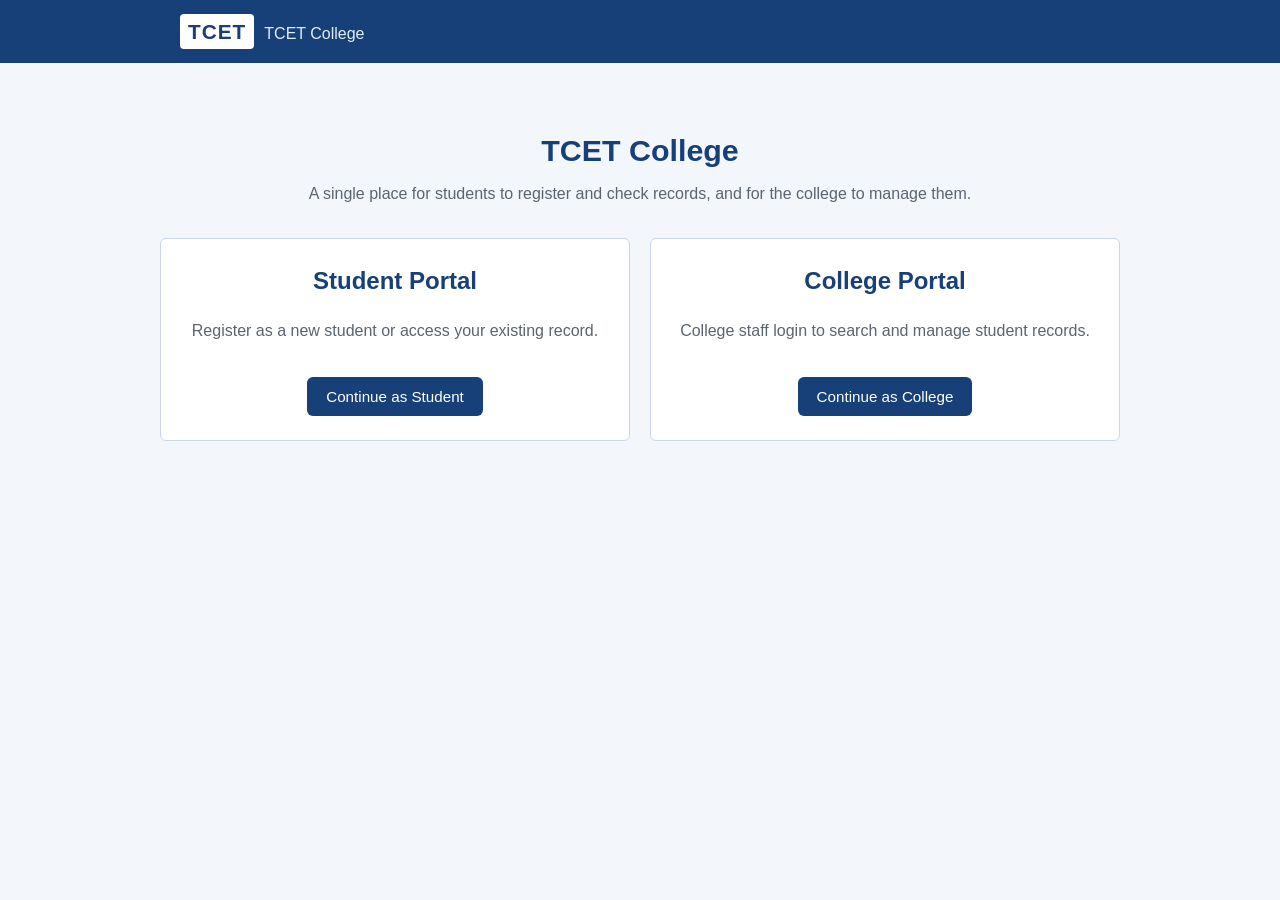
==== index.html @ 355bf57a "first commit" ====
<!DOCTYPE html>
<html lang="en">
<head>
<meta charset="UTF-8">
<meta name="viewport" content="width=device-width, initial-scale=1.0">
<title>TCET College</title>
<link rel="stylesheet" href="style.css">
</head>
<body>

<header class="site-header">
  <div class="container header-inner">
    <div class="brand">
      <span class="brand-mark">TCET</span>
      <span class="brand-name">TCET College</span>
    </div>
  </div>
</header>

<main class="container home-main">

  <section class="hero">
    <h1>TCET College</h1>
    <p class="hero-sub">A single place for students to register and check records, and for the college to manage them.</p>
  </section>

  <section class="portal-choice" id="portalChoice">
    <div class="portal-card" id="studentPortalCard">
      <h2>Student Portal</h2>
      <p>Register as a new student or access your existing record.</p>
      <button class="btn btn-primary" id="openStudentOptions">Continue as Student</button>

      <div class="sub-options hidden" id="studentSubOptions">
        <a class="btn btn-secondary" href="student.html">New Student</a>
        <a class="btn btn-secondary" href="existing_student.html">Existing Student</a>
      </div>
    </div>

    <div class="portal-card" id="collegePortalCard">
      <h2>College Portal</h2>
      <p>College staff login to search and manage student records.</p>
      <button class="btn btn-primary" id="openCollegeOptions">Continue as College</button>

      <div class="sub-options hidden" id="collegeSubOptions">
        <a class="btn btn-secondary" href="college.html">College Login</a>
      </div>
    </div>
  </section>

</main>

<script src="script.js"></script>
</body>
</html>
---- style.css ----
/* ================================
   Student Registration & Record
   Management System - style.css
   ================================ */

:root {
  --navy: #173f78;
  --navy-dark: #102e5b;
  --blue: #0878b9;
  --accent: #c8203a;
  --accent-dark: #a71930;
  --bg: #f3f7fb;
  --card-bg: #ffffff;
  --border: #cbd7e5;
  --text: #22262b;
  --text-muted: #5b6470;
  --error: #b3261e;
  --error-bg: #fbeceb;
  --radius: 6px;
}

* {
  box-sizing: border-box;
}

body {
  margin: 0;
  font-family: "Segoe UI", Tahoma, Verdana, Arial, sans-serif;
  background: var(--bg);
  color: var(--text);
  line-height: 1.5;
}

.container {
  max-width: 960px;
  margin: 0 auto;
  padding: 0 20px;
}

/* Header */
.site-header {
  background: var(--navy);
  color: #fff;
  padding: 14px 0;
}

.header-inner {
  display: flex;
  align-items: center;
}

.brand {
  display: flex;
  align-items: baseline;
  gap: 10px;
}

.brand-mark {
  font-weight: 700;
  font-size: 1.3rem;
  letter-spacing: 1px;
  background: #fff;
  color: var(--navy);
  padding: 2px 8px;
  border-radius: 4px;
}

.brand-name {
  font-size: 1rem;
  color: #e2edf8;
}

/* Home page */
.home-main {
  padding: 40px 0 20px;
}

.hero {
  text-align: center;
  margin-bottom: 32px;
}

.hero h1 {
  font-size: 1.9rem;
  color: var(--navy);
  margin-bottom: 8px;
}

.hero-sub {
  color: var(--text-muted);
  margin: 0;
}

.portal-choice {
  display: grid;
  grid-template-columns: 1fr 1fr;
  gap: 20px;
}

.portal-card {
  background: var(--card-bg);
  border: 1px solid var(--border);
  border-radius: var(--radius);
  padding: 24px;
  text-align: center;
}

.portal-card h2 {
  margin-top: 0;
  color: var(--navy);
}

.portal-card p {
  color: var(--text-muted);
  min-height: 42px;
}

.sub-options {
  margin-top: 14px;
  display: flex;
  gap: 10px;
  justify-content: center;
}

.hidden {
  display: none !important;
}

/* Buttons */
.btn {
  display: inline-block;
  padding: 10px 18px;
  border-radius: var(--radius);
  border: 1px solid transparent;
  font-size: 0.95rem;
  cursor: pointer;
  text-decoration: none;
  font-family: inherit;
}

.btn-primary {
  background: var(--navy);
  color: #fff;
}

.btn-primary:hover {
  background: var(--navy-dark);
}

.btn-secondary {
  background: var(--accent);
  color: #fff;
}

.btn-secondary:hover {
  background: var(--accent-dark);
}

.btn-outline {
  background: #fff;
  color: var(--navy);
  border: 1px solid var(--navy);
}

.btn-outline:hover {
  background: #eaf1f8;
}

.btn-small {
  padding: 5px 10px;
  font-size: 0.8rem;
}

.btn-row {
  display: flex;
  flex-wrap: wrap;
  gap: 10px;
  margin-top: 24px;
}

/* Forms */
.form-page {
  padding: 30px 0 20px;
}

.form-page.narrow {
  max-width: 480px;
}

.form-page h1 {
  color: var(--navy);
  margin-bottom: 4px;
}

.page-sub {
  color: var(--text-muted);
  margin-top: 0;
  margin-bottom: 20px;
}

fieldset {
  border: 1px solid var(--border);
  border-radius: var(--radius);
  padding: 16px 18px 6px;
  margin-bottom: 20px;
  background: var(--card-bg);
}

legend {
  padding: 0 8px;
  font-weight: 600;
  color: var(--navy);
}

.form-row {
  margin-bottom: 14px;
  display: flex;
  flex-direction: column;
}

.form-row label {
  font-size: 0.9rem;
  margin-bottom: 4px;
  color: var(--text);
}

.required {
  color: var(--error);
}

.form-row input,
.form-row select {
  padding: 9px 10px;
  border: 1px solid var(--border);
  border-radius: var(--radius);
  font-size: 0.95rem;
  font-family: inherit;
  background: #fff;
}

.form-row input:focus,
.form-row select:focus {
  outline: 2px solid var(--blue);
  outline-offset: 1px;
}

.form-row.has-error input,
.form-row.has-error select {
  border-color: var(--error);
  background: var(--error-bg);
}

.error-msg {
  color: var(--error);
  font-size: 0.8rem;
  min-height: 16px;
  margin-top: 3px;
}

.global-message {
  padding: 12px 14px;
  border-radius: var(--radius);
  margin-bottom: 18px;
  font-size: 0.92rem;
}

.global-message.success {
  background: #e7f5ea;
  color: #205c34;
  border: 1px solid #b8e0c2;
}

.global-message.error {
  background: var(--error-bg);
  color: var(--error);
  border: 1px solid #f0c1bd;
}

.eligibility-box {
  background: #eaf4fb;
  border: 1px solid #b8d9ee;
  border-radius: var(--radius);
  padding: 12px 14px;
  margin: 16px 0;
}

.eligibility-box.eligible {
  background: #e7f5ea;
  border-color: #b8e0c2;
}

.eligibility-box.not-eligible {
  background: var(--error-bg);
  border-color: #f0c1bd;
}

.hint-text {
  color: var(--text-muted);
  font-size: 0.85rem;
}

/* Dashboard */
.dashboard-page {
  padding: 30px 0 20px;
}

.dashboard-block {
  background: var(--card-bg);
  border: 1px solid var(--border);
  border-radius: var(--radius);
  padding: 18px 20px;
  margin-bottom: 24px;
}

.dashboard-block h2 {
  margin-top: 0;
  color: var(--navy);
  font-size: 1.1rem;
}

.search-row {
  display: flex;
  gap: 10px;
  max-width: 650px;
}

.search-row input {
  flex: 1;
  padding: 9px 10px;
  border: 1px solid var(--border);
  border-radius: var(--radius);
}

.table-wrapper input[type="number"] {
  width: 110px;
  padding: 7px;
  border: 1px solid var(--border);
  border-radius: var(--radius);
  margin-right: 6px;
}

.table-wrapper td label {
  display: block;
  margin-bottom: 4px;
  font-size: 0.8rem;
  color: var(--text-muted);
}

.table-wrapper details p {
  min-width: 190px;
}

.search-result {
  margin-top: 14px;
  padding: 12px 14px;
  background: #eaf1f8;
  border-radius: var(--radius);
  font-size: 0.9rem;
}

.table-wrapper {
  overflow-x: auto;
}

table {
  width: 100%;
  border-collapse: collapse;
  margin-top: 12px;
  font-size: 0.9rem;
}

th, td {
  border: 1px solid var(--border);
  padding: 8px 10px;
  text-align: left;
}

th {
  background: var(--navy);
  color: #fff;
  font-weight: 600;
}

tbody tr:nth-child(even) {
  background: #f3f7fb;
}

.badge {
  padding: 3px 9px;
  border-radius: 12px;
  font-size: 0.78rem;
  font-weight: 600;
}

.badge-eligible {
  background: #e7f5ea;
  color: #205c34;
}

.badge-not-eligible {
  background: var(--error-bg);
  color: var(--error);
}

/* Responsive */
@media (max-width: 640px) {
  .portal-choice {
    grid-template-columns: 1fr;
  }

  .sub-options {
    flex-direction: column;
  }

  .header-inner {
    flex-direction: column;
    align-items: flex-start;
    gap: 4px;
  }

  .search-row {
    flex-direction: column;
  }
}
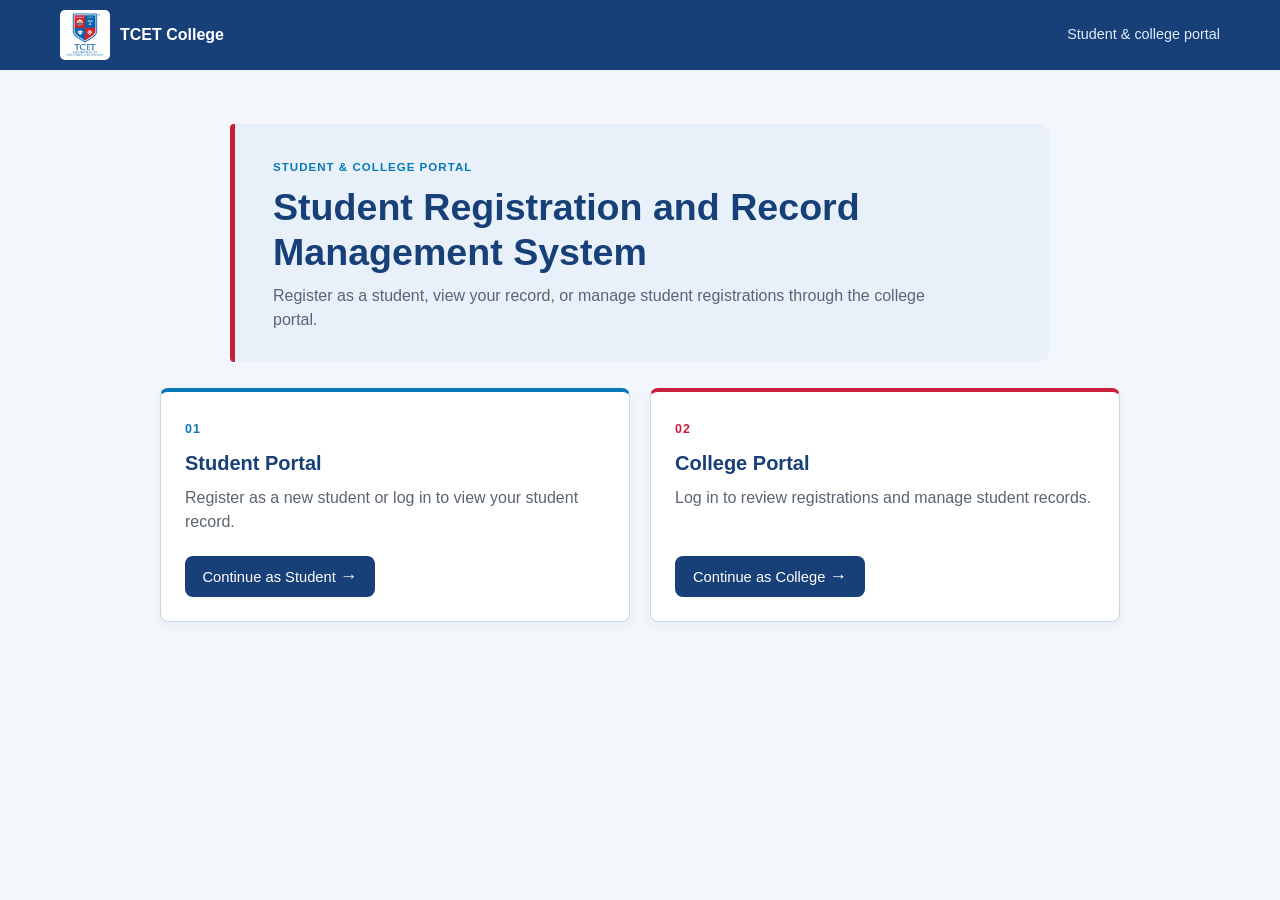
==== commit 6348a4cf: "modified frontend" ====
--- a/index.html
+++ b/index.html
@@ -4,31 +4,37 @@
 <meta charset="UTF-8">
 <meta name="viewport" content="width=device-width, initial-scale=1.0">
 <title>TCET College</title>
+<meta name="theme-color" content="#102e5b">
 <link rel="stylesheet" href="style.css">
 </head>
-<body>
+<body class="home-page">
 
 <header class="site-header">
   <div class="container header-inner">
-    <div class="brand">
-      <span class="brand-mark">TCET</span>
+    <a class="brand" href="index.html" aria-label="TCET College home">
+      <img class="brand-logo" src="tcetlogo.png" alt="">
       <span class="brand-name">TCET College</span>
-    </div>
+    </a>
+    <span class="header-tagline">Student &amp; college portal</span>
   </div>
 </header>
 
 <main class="container home-main">
 
   <section class="hero">
-    <h1>TCET College</h1>
-    <p class="hero-sub">A single place for students to register and check records, and for the college to manage them.</p>
+    <span class="home-eyebrow">STUDENT &amp; COLLEGE PORTAL</span>
+    <h1>Student Registration and Record Management System</h1>
+    <p class="hero-sub">Register as a student, view your record, or manage student registrations through the college portal.</p>
   </section>
 
   <section class="portal-choice" id="portalChoice">
     <div class="portal-card" id="studentPortalCard">
+      <span class="portal-number" aria-hidden="true">01</span>
       <h2>Student Portal</h2>
-      <p>Register as a new student or access your existing record.</p>
-      <button class="btn btn-primary" id="openStudentOptions">Continue as Student</button>
+      <p>Register as a new student or log in to view your student record.</p>
+      <button class="btn btn-primary portal-trigger" id="openStudentOptions" type="button" aria-expanded="false" aria-controls="studentSubOptions">
+        Continue as Student <span aria-hidden="true">→</span>
+      </button>
 
       <div class="sub-options hidden" id="studentSubOptions">
         <a class="btn btn-secondary" href="student.html">New Student</a>
@@ -37,9 +43,12 @@
     </div>
 
     <div class="portal-card" id="collegePortalCard">
+      <span class="portal-number" aria-hidden="true">02</span>
       <h2>College Portal</h2>
-      <p>College staff login to search and manage student records.</p>
-      <button class="btn btn-primary" id="openCollegeOptions">Continue as College</button>
+      <p>Log in to review registrations and manage student records.</p>
+      <button class="btn btn-primary portal-trigger" id="openCollegeOptions" type="button" aria-expanded="false" aria-controls="collegeSubOptions">
+        Continue as College <span aria-hidden="true">→</span>
+      </button>
 
       <div class="sub-options hidden" id="collegeSubOptions">
         <a class="btn btn-secondary" href="college.html">College Login</a>
--- a/style.css
+++ b/style.css
@@ -1,8 +1,3 @@
-/* ================================
-   Student Registration & Record
-   Management System - style.css
-   ================================ */
-
 :root {
   --navy: #173f78;
   --navy-dark: #102e5b;
@@ -10,13 +5,13 @@
   --accent: #c8203a;
   --accent-dark: #a71930;
   --bg: #f3f7fb;
-  --card-bg: #ffffff;
+  --card-bg: #fff;
   --border: #cbd7e5;
   --text: #22262b;
   --text-muted: #5b6470;
   --error: #b3261e;
   --error-bg: #fbeceb;
-  --radius: 6px;
+  --radius: 8px;
 }
 
 * {
@@ -24,123 +19,207 @@
 }
 
 body {
+  min-height: 100vh;
   margin: 0;
+  color: var(--text);
+  background: var(--bg);
   font-family: "Segoe UI", Tahoma, Verdana, Arial, sans-serif;
-  background: var(--bg);
-  color: var(--text);
   line-height: 1.5;
 }
 
 .container {
-  max-width: 960px;
+  width: 100%;
+  max-width: 1000px;
   margin: 0 auto;
   padding: 0 20px;
 }
 
-/* Header */
 .site-header {
+  padding: 10px 0;
+  color: #fff;
   background: var(--navy);
-  color: #fff;
-  padding: 14px 0;
+}
+
+.site-header .container {
+  max-width: 1200px;
 }
 
 .header-inner {
   display: flex;
+  min-height: 48px;
   align-items: center;
+  justify-content: space-between;
+  gap: 16px;
 }
 
 .brand {
-  display: flex;
-  align-items: baseline;
+  display: inline-flex;
+  align-items: center;
   gap: 10px;
-}
-
-.brand-mark {
+  color: inherit;
+  text-decoration: none;
+}
+
+.brand-logo {
+  display: block;
+  width: 50px;
+  height: 50px;
+  padding: 2px;
+  object-fit: contain;
+  background: #fff;
+  border-radius: 5px;
+}
+
+.brand-name {
+  color: #fff;
+  font-size: 1rem;
+  font-weight: 600;
+}
+
+.header-tagline,
+.header-back-link {
+  color: #e2edf8;
+  font-size: 0.9rem;
+}
+
+.header-back-link {
+  text-decoration: none;
+}
+
+.header-back-link:hover {
+  text-decoration: underline;
+}
+
+.home-main {
+  padding-top: 54px;
+  padding-bottom: 54px;
+}
+
+.hero {
+  position: relative;
+  max-width: 820px;
+  padding: 30px 34px 30px 38px;
+  margin: 0 auto 26px;
+  text-align: left;
+  background: #e8f1fa;
+  border-left: 5px solid var(--accent);
+  border-radius: 4px 12px 12px 4px;
+}
+
+.home-eyebrow {
+  display: inline-block;
+  margin-bottom: 9px;
+  color: var(--blue);
+  font-size: 0.72rem;
   font-weight: 700;
-  font-size: 1.3rem;
-  letter-spacing: 1px;
-  background: #fff;
+  letter-spacing: 0.09em;
+}
+
+.hero h1 {
+  max-width: 700px;
+  margin: 0 0 9px;
   color: var(--navy);
-  padding: 2px 8px;
-  border-radius: 4px;
-}
-
-.brand-name {
-  font-size: 1rem;
-  color: #e2edf8;
-}
-
-/* Home page */
-.home-main {
-  padding: 40px 0 20px;
-}
-
-.hero {
-  text-align: center;
-  margin-bottom: 32px;
-}
-
-.hero h1 {
-  font-size: 1.9rem;
-  color: var(--navy);
-  margin-bottom: 8px;
+  font-size: clamp(1.8rem, 4vw, 2.35rem);
+  line-height: 1.2;
 }
 
 .hero-sub {
+  max-width: 680px;
+  margin: 0;
   color: var(--text-muted);
-  margin: 0;
 }
 
 .portal-choice {
   display: grid;
-  grid-template-columns: 1fr 1fr;
+  grid-template-columns: repeat(2, minmax(0, 1fr));
   gap: 20px;
 }
 
 .portal-card {
+  position: relative;
+  min-height: 225px;
+  padding: 24px;
   background: var(--card-bg);
   border: 1px solid var(--border);
-  border-radius: var(--radius);
-  padding: 24px;
-  text-align: center;
+  border-top: 4px solid var(--blue);
+  border-radius: var(--radius);
+  box-shadow: 0 4px 12px rgba(23, 63, 120, 0.05);
+  transition: transform 160ms ease, box-shadow 160ms ease;
+}
+
+.portal-card:nth-child(2) {
+  border-top-color: var(--accent);
+}
+
+.portal-card:hover {
+  box-shadow: 0 9px 20px rgba(23, 63, 120, 0.1);
+  transform: translateY(-2px);
+}
+
+.portal-number {
+  display: inline-block;
+  margin-bottom: 9px;
+  color: var(--blue);
+  font-size: 0.78rem;
+  font-weight: 700;
+  letter-spacing: 0.08em;
+}
+
+.portal-card:nth-child(2) .portal-number {
+  color: var(--accent);
 }
 
 .portal-card h2 {
-  margin-top: 0;
+  margin: 0 0 8px;
   color: var(--navy);
+  font-size: 1.25rem;
 }
 
 .portal-card p {
+  min-height: 52px;
+  margin: 0 0 18px;
   color: var(--text-muted);
-  min-height: 42px;
+}
+
+.portal-trigger {
+  display: inline-flex;
+  align-items: center;
+  justify-content: center;
+  gap: 10px;
+  min-width: 190px;
+}
+
+.portal-trigger span {
+  font-size: 1.1rem;
 }
 
 .sub-options {
+  display: flex;
+  flex-wrap: wrap;
+  gap: 10px;
   margin-top: 14px;
-  display: flex;
-  gap: 10px;
-  justify-content: center;
 }
 
 .hidden {
   display: none !important;
 }
 
-/* Buttons */
 .btn {
   display: inline-block;
-  padding: 10px 18px;
-  border-radius: var(--radius);
+  min-height: 40px;
+  padding: 9px 16px;
   border: 1px solid transparent;
-  font-size: 0.95rem;
+  border-radius: var(--radius);
+  font-family: inherit;
+  font-size: 0.92rem;
+  text-align: center;
+  text-decoration: none;
   cursor: pointer;
-  text-decoration: none;
-  font-family: inherit;
 }
 
 .btn-primary {
+  color: #fff;
   background: var(--navy);
-  color: #fff;
 }
 
 .btn-primary:hover {
@@ -148,8 +227,8 @@
 }
 
 .btn-secondary {
+  color: #fff;
   background: var(--accent);
-  color: #fff;
 }
 
 .btn-secondary:hover {
@@ -157,9 +236,9 @@
 }
 
 .btn-outline {
+  color: var(--navy);
   background: #fff;
-  color: var(--navy);
-  border: 1px solid var(--navy);
+  border-color: var(--navy);
 }
 
 .btn-outline:hover {
@@ -167,6 +246,7 @@
 }
 
 .btn-small {
+  min-height: 32px;
   padding: 5px 10px;
   font-size: 0.8rem;
 }
@@ -178,50 +258,63 @@
   margin-top: 24px;
 }
 
-/* Forms */
 .form-page {
-  padding: 30px 0 20px;
+  padding-top: 34px;
+  padding-bottom: 36px;
 }
 
 .form-page.narrow {
-  max-width: 480px;
-}
-
-.form-page h1 {
+  max-width: 500px;
+  padding: 26px;
+  margin-top: 34px;
+  margin-bottom: 40px;
+  background: #fff;
+  border: 1px solid var(--border);
+  border-radius: 10px;
+  box-shadow: 0 5px 16px rgba(23, 63, 120, 0.06);
+}
+
+.form-page h1,
+.dashboard-page h1 {
+  margin: 0 0 5px;
   color: var(--navy);
-  margin-bottom: 4px;
+  font-size: 1.85rem;
 }
 
 .page-sub {
+  margin: 0 0 22px;
   color: var(--text-muted);
-  margin-top: 0;
-  margin-bottom: 20px;
 }
 
 fieldset {
-  border: 1px solid var(--border);
-  border-radius: var(--radius);
-  padding: 16px 18px 6px;
-  margin-bottom: 20px;
+  display: grid;
+  grid-template-columns: repeat(2, minmax(0, 1fr));
+  column-gap: 20px;
+  padding: 18px 18px 4px;
+  margin: 0 0 18px;
   background: var(--card-bg);
+  border: 1px solid var(--border);
+  border-radius: var(--radius);
+  box-shadow: 0 3px 10px rgba(23, 63, 120, 0.04);
 }
 
 legend {
   padding: 0 8px;
+  color: var(--navy);
   font-weight: 600;
-  color: var(--navy);
 }
 
 .form-row {
+  display: flex;
+  min-width: 0;
+  flex-direction: column;
   margin-bottom: 14px;
-  display: flex;
-  flex-direction: column;
 }
 
 .form-row label {
+  margin-bottom: 5px;
+  color: var(--text);
   font-size: 0.9rem;
-  margin-bottom: 4px;
-  color: var(--text);
 }
 
 .required {
@@ -229,59 +322,64 @@
 }
 
 .form-row input,
-.form-row select {
-  padding: 9px 10px;
-  border: 1px solid var(--border);
-  border-radius: var(--radius);
+.form-row select,
+.search-row input {
+  width: 100%;
+  min-height: 40px;
+  padding: 8px 10px;
+  color: var(--text);
+  background: #fff;
+  border: 1px solid var(--border);
+  border-radius: var(--radius);
+  font-family: inherit;
   font-size: 0.95rem;
-  font-family: inherit;
-  background: #fff;
 }
 
 .form-row input:focus,
-.form-row select:focus {
+.form-row select:focus,
+.search-row input:focus {
   outline: 2px solid var(--blue);
   outline-offset: 1px;
 }
 
 .form-row.has-error input,
 .form-row.has-error select {
+  background: var(--error-bg);
   border-color: var(--error);
-  background: var(--error-bg);
 }
 
 .error-msg {
+  min-height: 16px;
+  margin-top: 3px;
   color: var(--error);
   font-size: 0.8rem;
-  min-height: 16px;
-  margin-top: 3px;
 }
 
 .global-message {
   padding: 12px 14px;
-  border-radius: var(--radius);
   margin-bottom: 18px;
+  border-radius: var(--radius);
   font-size: 0.92rem;
 }
 
 .global-message.success {
+  color: #205c34;
   background: #e7f5ea;
-  color: #205c34;
   border: 1px solid #b8e0c2;
 }
 
 .global-message.error {
+  color: var(--error);
   background: var(--error-bg);
-  color: var(--error);
   border: 1px solid #f0c1bd;
 }
 
 .eligibility-box {
+  padding: 12px 14px;
+  margin: 16px 0;
   background: #eaf4fb;
   border: 1px solid #b8d9ee;
   border-radius: var(--radius);
-  padding: 12px 14px;
-  margin: 16px 0;
 }
 
 .eligibility-box.eligible {
@@ -299,51 +397,80 @@
   font-size: 0.85rem;
 }
 
-/* Dashboard */
 .dashboard-page {
-  padding: 30px 0 20px;
+  padding-top: 34px;
+  padding-bottom: 40px;
 }
 
 .dashboard-block {
+  padding: 20px;
+  margin-bottom: 22px;
   background: var(--card-bg);
   border: 1px solid var(--border);
   border-radius: var(--radius);
-  padding: 18px 20px;
-  margin-bottom: 24px;
+  box-shadow: 0 4px 14px rgba(23, 63, 120, 0.05);
 }
 
 .dashboard-block h2 {
-  margin-top: 0;
+  margin: 0 0 16px;
   color: var(--navy);
-  font-size: 1.1rem;
+  font-size: 1.2rem;
 }
 
 .search-row {
   display: flex;
+  max-width: 700px;
   gap: 10px;
-  max-width: 650px;
 }
 
 .search-row input {
   flex: 1;
+  min-width: 0;
+}
+
+.table-wrapper {
+  overflow-x: auto;
+  margin-top: 14px;
+}
+
+table {
+  width: 100%;
+  margin-top: 0;
+  border-collapse: collapse;
+  font-size: 0.88rem;
+}
+
+th,
+td {
   padding: 9px 10px;
   border: 1px solid var(--border);
-  border-radius: var(--radius);
+  text-align: left;
+  vertical-align: top;
+}
+
+th {
+  color: #fff;
+  background: var(--navy);
+  font-weight: 600;
+}
+
+tbody tr:nth-child(even) {
+  background: #f3f7fb;
 }
 
 .table-wrapper input[type="number"] {
   width: 110px;
   padding: 7px;
-  border: 1px solid var(--border);
-  border-radius: var(--radius);
   margin-right: 6px;
+  border: 1px solid var(--border);
+  border-radius: var(--radius);
 }
 
 .table-wrapper td label {
   display: block;
   margin-bottom: 4px;
+  color: var(--text-muted);
   font-size: 0.8rem;
-  color: var(--text-muted);
 }
 
 .table-wrapper details p {
@@ -351,38 +478,11 @@
 }
 
 .search-result {
+  padding: 12px 14px;
   margin-top: 14px;
-  padding: 12px 14px;
   background: #eaf1f8;
   border-radius: var(--radius);
   font-size: 0.9rem;
-}
-
-.table-wrapper {
-  overflow-x: auto;
-}
-
-table {
-  width: 100%;
-  border-collapse: collapse;
-  margin-top: 12px;
-  font-size: 0.9rem;
-}
-
-th, td {
-  border: 1px solid var(--border);
-  padding: 8px 10px;
-  text-align: left;
-}
-
-th {
-  background: var(--navy);
-  color: #fff;
-  font-weight: 600;
-}
-
-tbody tr:nth-child(even) {
-  background: #f3f7fb;
 }
 
 .badge {
@@ -393,32 +493,107 @@
 }
 
 .badge-eligible {
+  color: #205c34;
   background: #e7f5ea;
-  color: #205c34;
 }
 
 .badge-not-eligible {
+  color: var(--error);
   background: var(--error-bg);
-  color: var(--error);
-}
-
-/* Responsive */
+}
+
+.student-record-block p {
+  padding: 10px 12px;
+  margin: 0 0 8px;
+  background: #f7f9fc;
+  border-radius: 5px;
+}
+
+.visually-hidden {
+  position: absolute;
+  width: 1px;
+  height: 1px;
+  padding: 0;
+  overflow: hidden;
+  clip: rect(0, 0, 0, 0);
+  white-space: nowrap;
+  border: 0;
+}
+
+a:focus-visible,
+button:focus-visible,
+summary:focus-visible {
+  outline: 2px solid var(--blue);
+  outline-offset: 2px;
+}
+
 @media (max-width: 640px) {
+  .container {
+    padding-right: 16px;
+    padding-left: 16px;
+  }
+
+  .header-tagline {
+    display: none;
+  }
+
+  .hero {
+    padding: 23px 20px;
+    margin-bottom: 22px;
+    text-align: left;
+  }
+
   .portal-choice {
     grid-template-columns: 1fr;
-  }
-
-  .sub-options {
-    flex-direction: column;
-  }
-
-  .header-inner {
-    flex-direction: column;
-    align-items: flex-start;
-    gap: 4px;
+    gap: 14px;
+  }
+
+  .portal-card p {
+    min-height: 0;
+  }
+
+  .portal-card {
+    min-height: 0;
+  }
+
+  .portal-trigger {
+    width: 100%;
+  }
+
+  .form-page.narrow {
+    width: calc(100% - 32px);
+    padding: 21px 18px;
+    margin-top: 24px;
+    margin-bottom: 28px;
+  }
+
+  fieldset {
+    grid-template-columns: 1fr;
   }
 
   .search-row {
-    flex-direction: column;
-  }
-}
+    flex-wrap: wrap;
+  }
+
+  .search-row input {
+    flex-basis: 100%;
+  }
+
+  .search-row .btn {
+    flex: 1;
+  }
+
+  .dashboard-block {
+    padding: 15px;
+  }
+}
+
+@media (max-width: 380px) {
+  .brand-name {
+    font-size: 0.9rem;
+  }
+
+  .header-back-link {
+    font-size: 0.8rem;
+  }
+}
